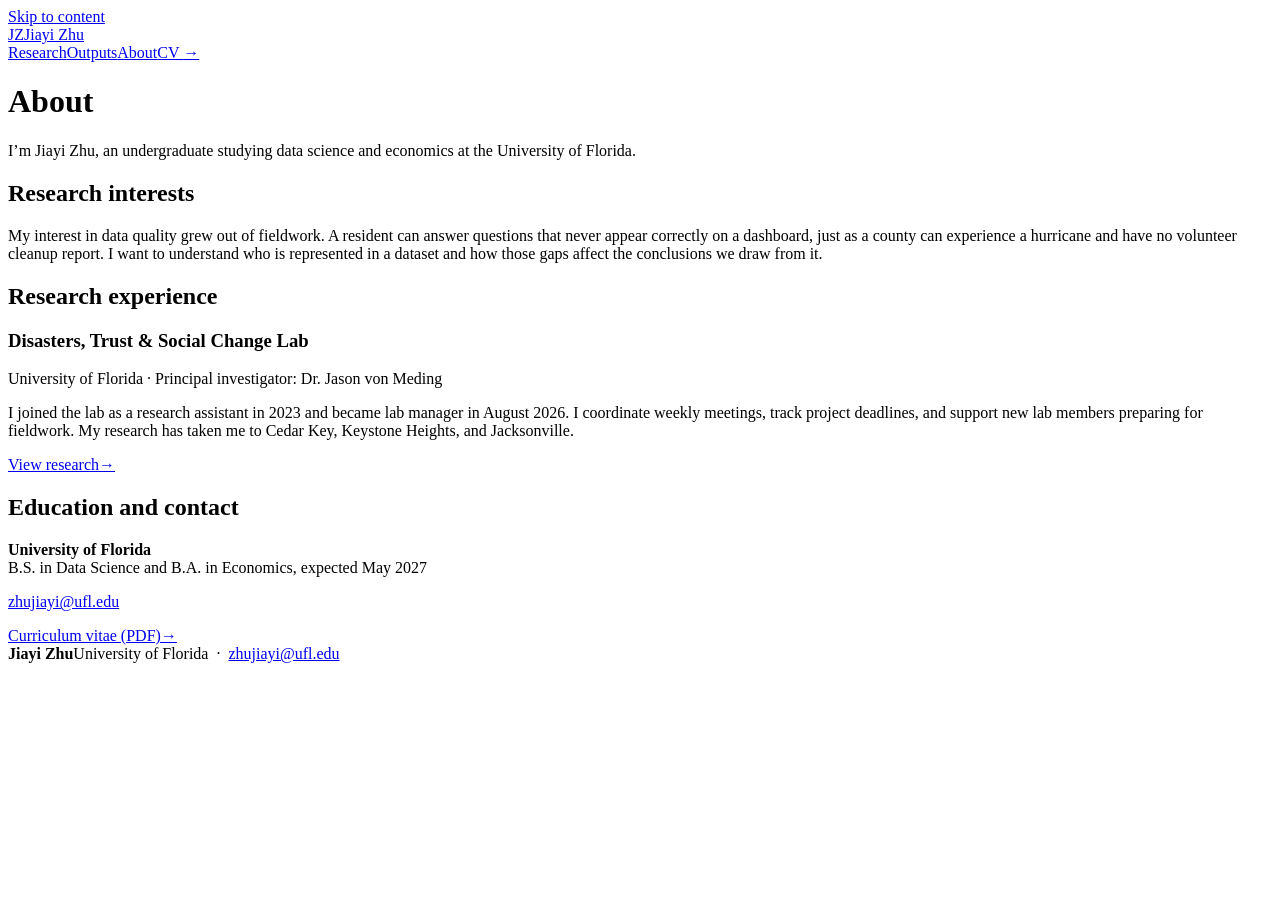
==== about.html @ 779d712b "Add files via upload" ====
<!doctype html>
<html lang="en"><head><meta charset="utf-8"><meta name="viewport" content="width=device-width,initial-scale=1">
<title>About | Jiayi Zhu</title><meta name="description" content="Education, fieldwork, research experience, and curriculum vitae for Jiayi Zhu.">
<meta name="theme-color" content="#f8f7f2"><link rel="stylesheet" href="assets/site.css"></head>
<body><a class="skip" href="#main">Skip to content</a><header><div class="wrap top"><a href="index.html" class="brand" aria-label="Jiayi Zhu, home"><span class="monogram" aria-hidden="true">JZ</span><span class="brand-label">Jiayi Zhu</span></a><nav aria-label="Main navigation"><a href="research.html">Research</a><a href="outputs.html">Outputs</a><a href="about.html" aria-current="page">About</a><a class="cv-link" href="assets/jiayi-zhu-cv.pdf">CV <span class="arrow ext" aria-hidden="true">→</span></a></nav></div></header>
<main id="main" class="wrap"><div class="page-head"><h1>About</h1><p class="deck">I’m Jiayi Zhu, an undergraduate studying data science and economics at the University of Florida.</p></div>
<section class="indexgroup"><h2>Research interests</h2><div class="about-text"><p>My interest in data quality grew out of fieldwork. A resident can answer questions that never appear correctly on a dashboard, just as a county can experience a hurricane and have no volunteer cleanup report. I want to understand who is represented in a dataset and how those gaps affect the conclusions we draw from it.</p></div></section>
<section class="indexgroup"><h2>Research experience</h2><div class="about-text"><h3 class="about-label">Disasters, Trust &amp; Social Change Lab</h3><p>University of Florida · Principal investigator: Dr. Jason von Meding</p><p>I joined the lab as a research assistant in 2023 and became lab manager in August 2026. I coordinate weekly meetings, track project deadlines, and support new lab members preparing for fieldwork. My research has taken me to Cedar Key, Keystone Heights, and Jacksonville.</p><a class="text-link" href="research.html">View research<span class="arrow" aria-hidden="true">→</span></a></div></section>
<section class="indexgroup"><h2>Education and contact</h2><div class="about-text"><p><strong>University of Florida</strong><br>B.S. in Data Science and B.A. in Economics, expected May 2027</p><p><a href="mailto:zhujiayi@ufl.edu">zhujiayi@ufl.edu</a></p><a class="btn" href="assets/jiayi-zhu-cv.pdf">Curriculum vitae (PDF)<span class="arrow ext" aria-hidden="true">→</span></a></div></section></main><footer><div class="wrap"><strong>Jiayi Zhu</strong><span>University of Florida &nbsp;·&nbsp; <a href="mailto:zhujiayi@ufl.edu">zhujiayi@ufl.edu</a></span></div></footer></body></html>
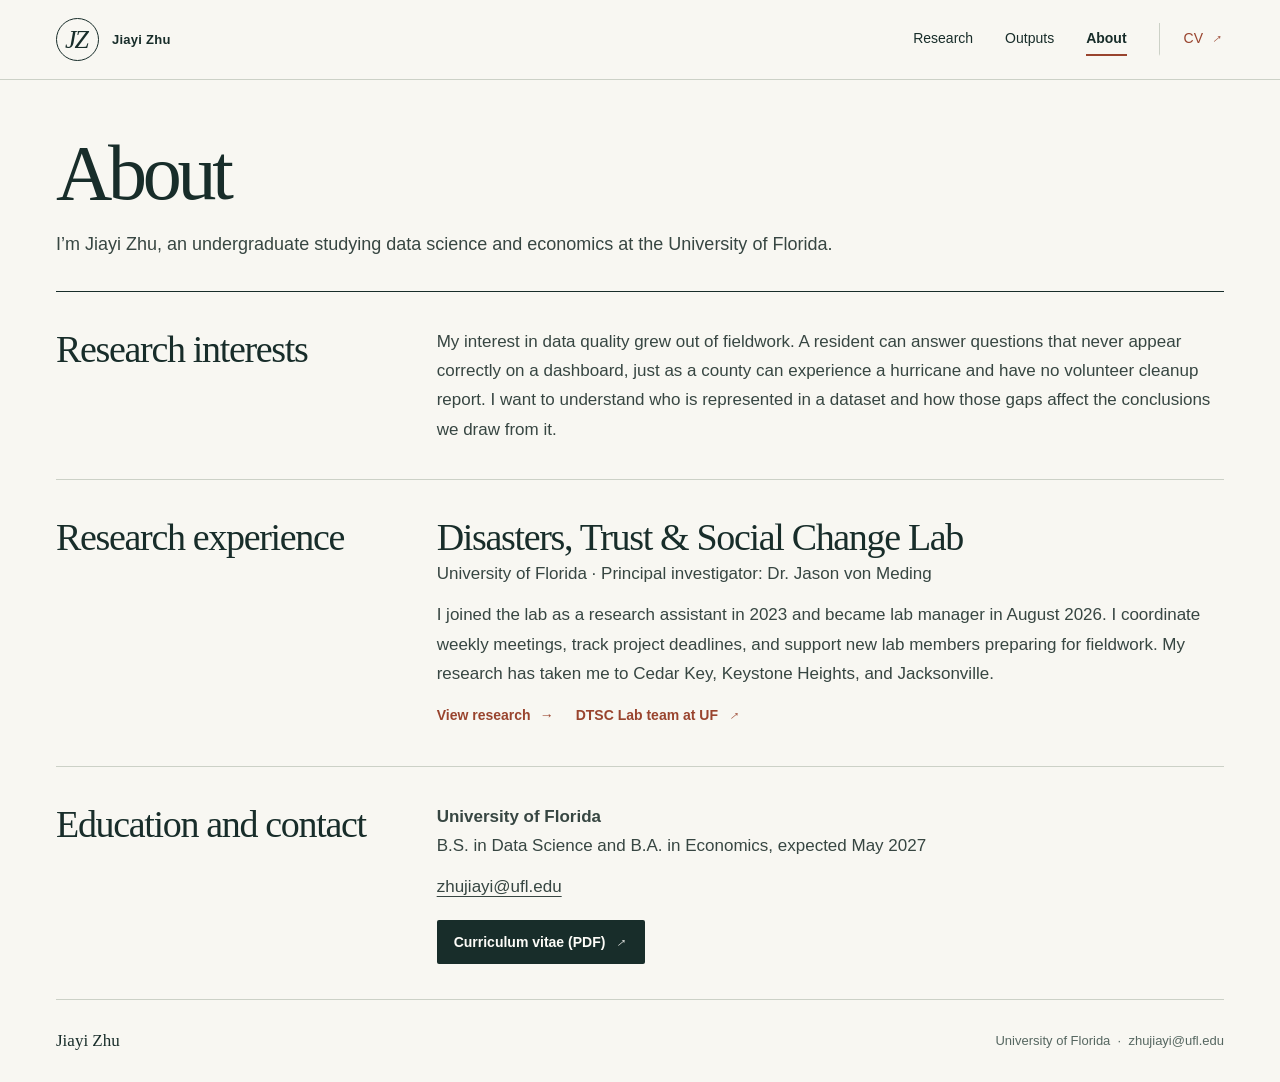
==== commit 3df77d43: "Add files via upload" ====
--- a/about.html
+++ b/about.html
@@ -5,5 +5,8 @@
 <body><a class="skip" href="#main">Skip to content</a><header><div class="wrap top"><a href="index.html" class="brand" aria-label="Jiayi Zhu, home"><span class="monogram" aria-hidden="true">JZ</span><span class="brand-label">Jiayi Zhu</span></a><nav aria-label="Main navigation"><a href="research.html">Research</a><a href="outputs.html">Outputs</a><a href="about.html" aria-current="page">About</a><a class="cv-link" href="assets/jiayi-zhu-cv.pdf">CV <span class="arrow ext" aria-hidden="true">→</span></a></nav></div></header>
 <main id="main" class="wrap"><div class="page-head"><h1>About</h1><p class="deck">I’m Jiayi Zhu, an undergraduate studying data science and economics at the University of Florida.</p></div>
 <section class="indexgroup"><h2>Research interests</h2><div class="about-text"><p>My interest in data quality grew out of fieldwork. A resident can answer questions that never appear correctly on a dashboard, just as a county can experience a hurricane and have no volunteer cleanup report. I want to understand who is represented in a dataset and how those gaps affect the conclusions we draw from it.</p></div></section>
-<section class="indexgroup"><h2>Research experience</h2><div class="about-text"><h3 class="about-label">Disasters, Trust &amp; Social Change Lab</h3><p>University of Florida · Principal investigator: Dr. Jason von Meding</p><p>I joined the lab as a research assistant in 2023 and became lab manager in August 2026. I coordinate weekly meetings, track project deadlines, and support new lab members preparing for fieldwork. My research has taken me to Cedar Key, Keystone Heights, and Jacksonville.</p><a class="text-link" href="research.html">View research<span class="arrow" aria-hidden="true">→</span></a></div></section>
+<section class="indexgroup"><h2>Research experience</h2><div class="about-text"><h3 class="about-label">Disasters, Trust &amp; Social Change Lab</h3><p>University of Florida · Principal investigator: Dr. Jason von Meding</p><p>I joined the lab as a research assistant in 2023 and became lab manager in August 2026. I coordinate weekly meetings, track project deadlines, and support new lab members preparing for fieldwork. My research has taken me to Cedar Key, Keystone Heights, and Jacksonville.</p><div class="action-row" style="margin-block-start: 0.75rem">
+  <a class="text-link" href="research.html">View research<span class="arrow" aria-hidden="true">→</span></a>
+  <a class="text-link" href="https://dcp.ufl.edu/fiber/disasters-trust-and-social-change-lab/team/">DTSC Lab team at UF<span class="arrow ext" aria-hidden="true">→</span></a>
+</div></div></section>
 <section class="indexgroup"><h2>Education and contact</h2><div class="about-text"><p><strong>University of Florida</strong><br>B.S. in Data Science and B.A. in Economics, expected May 2027</p><p><a href="mailto:zhujiayi@ufl.edu">zhujiayi@ufl.edu</a></p><a class="btn" href="assets/jiayi-zhu-cv.pdf">Curriculum vitae (PDF)<span class="arrow ext" aria-hidden="true">→</span></a></div></section></main><footer><div class="wrap"><strong>Jiayi Zhu</strong><span>University of Florida &nbsp;·&nbsp; <a href="mailto:zhujiayi@ufl.edu">zhujiayi@ufl.edu</a></span></div></footer></body></html>
--- a/assets/site.css
+++ b/assets/site.css
@@ -0,0 +1,87 @@
+:root {
+  --paper:#f8f7f2; --white:#fdfcf8; --ink:#182d2a; --body:#374642; --muted:#566761;
+  --line:#ccd1c7; --wash:#edf0e8; --accent:#99442e; --serif:Georgia,"Times New Roman",serif;
+  --sans:"Segoe UI",Arial,Helvetica,sans-serif; --max:1232px;
+}
+* {box-sizing:border-box}
+html {scroll-padding-top:1rem}
+body {margin:0;background:var(--paper);color:var(--ink);font:16px/1.62 var(--sans);-webkit-font-smoothing:antialiased}
+a {color:inherit;text-decoration-thickness:1px;text-underline-offset:.24em}
+a:hover {color:var(--accent)}
+a:focus-visible,summary:focus-visible {outline:3px solid #bd6748;outline-offset:5px}
+.skip {position:fixed;left:10px;top:-7rem;z-index:9;background:var(--white);padding:10px 16px}.skip:focus{top:6px}
+.wrap {width:min(var(--max),calc(100% - 112px));margin-inline:auto}
+header {border-bottom:1px solid var(--line);background:var(--paper)}
+.top {min-height:79px;display:flex;align-items:center;justify-content:space-between;gap:30px}
+.brand {display:flex;align-items:center;gap:13px;text-decoration:none}
+.monogram {font:italic 26px/1 var(--serif);letter-spacing:-2px;width:43px;height:43px;border:1px solid var(--ink);border-radius:50%;display:grid;place-items:center;padding-right:3px}
+.brand-label {font-size:13px;font-weight:600;letter-spacing:.02em}
+nav {display:flex;align-items:center;gap:32px}nav a {font-size:14px;text-decoration:none;line-height:2.2;border-bottom:2px solid transparent}
+nav a[aria-current="page"] {border-color:var(--accent);font-weight:650}
+nav .cv-link {border-left:1px solid var(--line);padding-left:24px;color:var(--accent)}
+.arrow {display:inline-block;font-family:Arial,sans-serif;margin-left:.22em;font-weight:400}
+.hero {display:grid;grid-template-columns: minmax(0,1fr) minmax(0,1.05fr);gap:clamp(36px,5.5vw,86px);align-items:center;padding-block:46px 44px;border-bottom:1px solid var(--ink)}
+.eyebrow,.kicker {font:650 11px/1.5 var(--sans);letter-spacing:.13em;text-transform:uppercase;color:var(--accent)}
+.hero .eyebrow {display:flex;align-items:center;gap:11px}
+.hero .eyebrow::before {content:"";width:31px;height:1px;background:var(--accent)}
+h1,h2,h3,p,figure {margin:0}h1,h2,h3 {font-family:var(--serif);font-weight:400}
+.hero h1 {font-size:clamp(68px,7.3vw,104px);line-height:1.04;letter-spacing:-.066em;margin:14px 0 7px}
+.field {font:italic clamp(21px,2.3vw,31px)/1.35 var(--serif);color:#4c625a;letter-spacing:-.018em}
+.hero-copy {font-size:clamp(16px,1.25vw,19px);line-height:1.62;max-width:33em;color:var(--body);margin:23px 0 25px}
+.hero-actions,.action-row {display:flex;align-items:center;gap:22px;flex-wrap:wrap}
+.btn,.text-link {display:inline-flex;align-items:center;gap:6px;font-size:14px;font-weight:600;text-decoration:none}
+.btn {border-radius:2px;background:var(--ink);color:var(--white);padding:11px 17px}
+.btn:hover {background:#365047;color:white}.text-link {color:var(--accent);padding-block:4px}.text-link:hover {text-decoration:underline}
+.plate {position:relative}
+.hero-image {width:100%;display:block;aspect-ratio:1.64;object-fit:cover;background:#d6ded0}
+figcaption {font-size:12px;color:var(--muted);line-height:1.45}
+.plate figcaption {display:flex;align-items:baseline;justify-content:space-between;gap:9px;margin-top:8px}
+.plate .cap {font-family:var(--serif);font-style:italic;font-size:14px;color:var(--body)}
+.block {padding:36px 0 42px;border-bottom:1px solid var(--line)}
+.section-title {display:flex;justify-content:space-between;align-items:baseline;gap:18px;margin-bottom:21px}
+.section-title h2,.list-title {font-size:clamp(32px,3.3vw,47px);letter-spacing:-.045em;line-height:1.18}
+.feature {display:grid;grid-template-columns:minmax(0,1.18fr) minmax(0,.82fr);align-items:center;gap:clamp(20px,5vw,65px);border:1px solid var(--line);background:var(--white);padding:clamp(20px,2.1vw,32px) clamp(20px,2.7vw,39px)}
+.feature h3 {font-size:clamp(29px,3.15vw,45px);line-height:1.1;letter-spacing:-.04em;margin:9px 0 11px}
+.title-link {text-decoration:none}.title-link:hover{text-decoration:underline;text-decoration-thickness:1px}
+.feature p,.mini p,.listing-copy,.about-text p {color:var(--body)}.feature p {max-width:36em;margin-bottom:13px}
+.fig-mini {margin:0;display:block;max-width:465px;justify-self:stretch}.fig-mini img{display:block;width:100%;height:auto}.fig-mini figcaption{text-align:center;margin-top:1px}
+.mini-grid {display:grid;grid-template-columns:1fr 1fr;gap:44px;margin-top:22px}
+.mini {border-top:1px solid var(--line);padding-top:17px}.mini h3{font-size:clamp(24px,2.3vw,33px);letter-spacing:-.03em;line-height:1.17;margin:6px 0}
+.mini p {font-size:15px;max-width:47ch}
+.pubrow {display:grid;grid-template-columns:75px minmax(0,1fr) auto;gap:20px;align-items:baseline;border-top:1px solid var(--line);padding:15px 0}
+.year {color:var(--muted);font-size:14px;font-variant-numeric:tabular-nums}.pubrow .pubname {font:20px/1.37 var(--serif);text-decoration:none}.pubrow .pubname:hover{text-decoration:underline}
+.pub-type {font-size:12px;color:var(--muted)}
+footer .wrap {display:flex;justify-content:space-between;align-items:center;padding-block:27px;gap:18px;flex-wrap:wrap;color:var(--muted);font-size:13px}
+footer strong {font-family:var(--serif);font-weight:400;font-size:17px;color:var(--ink)}footer a {text-decoration:none}
+.page-head {padding:46px 0 32px;border-bottom:1px solid var(--ink)}.page-head h1,.article-head h1 {font-size:clamp(44px,6.2vw,78px);letter-spacing:-.055em;line-height:1.06;margin:6px 0 15px}
+.deck {max-width:47em;font-size:18px;color:var(--body)}
+.indexgroup,.outputgroup {display:grid;grid-template-columns:minmax(175px,.42fr) minmax(0,1fr);gap:50px;padding:35px 0;border-bottom:1px solid var(--line)}
+.indexgroup>h2,.outputgroup>h2,.about-label {font-size:clamp(25px,3vw,38px);line-height:1.17;letter-spacing:-.035em}
+.indexitem,.output {border-bottom:1px solid var(--line);padding:20px 0}.indexitem:first-child,.output:first-child{padding-top:2px}.indexitem:last-child,.output:last-child {border:0;padding-bottom:0}
+.indexitem h3,.output h3 {font-size:clamp(24px,2.8vw,32px);line-height:1.2;letter-spacing:-.03em;margin:4px 0 6px}
+.indexitem p,.output p {max-width:61ch;font-size:16px;color:var(--body)}.indexitem a,.output h3 a {text-decoration:none}.indexitem a:hover,.output h3 a:hover{text-decoration:underline}
+.output .action-row{margin-top:9px}.thumb {margin-top:14px;display:block;max-width:278px}.thumb img {width:100%;height:auto;display:block;border:1px solid var(--line)}
+.crumb {font-size:13px;color:var(--muted);margin:24px 0 20px}.crumb a{text-decoration:none}.crumb span{margin-inline:8px}
+.article-head {max-width:1000px;padding:9px 0 30px}.article-head h1{font-size:clamp(43px,5.4vw,73px);max-width:22ch;margin:10px 0 15px}
+.article-head .deck {max-width:66ch}.article-layout {display:grid;grid-template-columns:230px minmax(0,710px);gap:clamp(40px,8vw,110px);border-top:1px solid var(--ink);padding:33px 0 48px}
+aside {font-size:14px}.meta {margin:0;display:grid;gap:17px}.meta dt{font-size:11px;font-weight:bold;text-transform:uppercase;letter-spacing:.09em;color:var(--muted)}.meta dd{margin:3px 0 0;color:var(--body)}.meta a{color:var(--accent)}
+.prose h2 {font-size:clamp(24px,2.7vw,33px);letter-spacing:-.035em;line-height:1.18;margin:27px 0 9px}.prose h2:first-child {margin-top:0}
+.prose p,.about-text p {font-size:17px;color:var(--body);line-height:1.72}
+.fullfig {margin:25px 0 32px;background:var(--white);border:1px solid var(--line);padding:clamp(14px,2vw,28px)}.fullfig img{display:block;width:min(530px,100%);height:auto;margin:auto}.fullfig figcaption{margin-top:12px}
+.related {padding:18px 0;margin-top:20px;border-top:1px solid var(--line)}.related ul{padding-left:18px;margin:5px 0}.related a{color:var(--accent)}
+.about-text p+p{margin-top:12px}.about-text .btn{margin-top:18px}
+@media(min-width:1500px){.hero{padding-block:55px}.hero h1{font-size:104px}}
+@media(max-width:940px){.wrap{width:calc(100% - 64px)}.hero{gap:32px}.hero h1{font-size:72px}.hero-copy{font-size:16px}.hero-image{aspect-ratio:1.3}.feature{gap:15px}.article-layout{grid-template-columns:180px minmax(0,1fr);gap:34px}.indexgroup,.outputgroup{gap:28px}.plate figcaption{flex-wrap:wrap;gap:2px 12px}}
+@media(max-width:700px){.wrap{width:calc(100% - 38px)}.top{min-height:64px;gap:8px}.brand{gap:8px}.monogram{width:34px;height:34px;font-size:21px}.brand-label{display:none}nav{gap:15px}nav a{font-size:13px}nav .cv-link{padding-left:11px}.hero{grid-template-columns:1fr;gap:27px;padding:32px 0 27px}.hero .eyebrow{font-size:10px}.hero h1{font-size:68px;margin:12px 0 3px}.field{font-size:24px}.hero-copy{margin:13px 0 18px;max-width:40ch}.hero-image{aspect-ratio:1.8}.plate figcaption{gap:3px 9px}.section-title{align-items:center;margin-bottom:16px}.section-title h2{font-size:32px}.section-title .text-link{font-size:12px}.feature{grid-template-columns:1fr;padding:20px;gap:12px}.fig-mini{max-width:360px;width:100%;justify-self:center}.feature h3{font-size:32px}.mini-grid{grid-template-columns:1fr;gap:18px}.mini h3{font-size:26px}.block{padding-block:27px}.pubrow{grid-template-columns:42px 1fr;gap:2px 10px;padding-block:13px}.pub-type{grid-column:2}.pubrow .pubname{font-size:19px}.indexgroup,.outputgroup{grid-template-columns:1fr;gap:16px;padding:26px 0}.indexgroup>h2,.outputgroup>h2{font-size:26px}.indexitem h3,.output h3{font-size:24px}.page-head{padding:30px 0 24px}.page-head h1{font-size:50px}.deck{font-size:16px}.article-layout{grid-template-columns:1fr;gap:25px;padding-top:19px}.meta{display:flex;flex-wrap:wrap;gap:12px 25px}.meta dd{max-width:40ch}.article-head{padding:2px 0 23px}.prose p,.about-text p{font-size:16px}.pubrow .text-link{font-size:13px}}
+@media(max-width:355px){nav{gap:10px}.wrap{width:calc(100% - 28px)}.section-title{flex-wrap:wrap;gap:5px}}
+@media print{header,footer,.skip,.hero-actions{display:none}.wrap{width:100%}body{background:white;color:black}.article-layout,.indexgroup,.outputgroup{display:block}}
+.hero-image{height:auto;aspect-ratio:1440/1050;object-fit:contain;border:1px solid #bbc1b3}
+.post-photo{max-width:255px;margin:24px 0}.post-photo img{display:block;width:100%;height:auto}.post-photo figcaption{margin-top:7px}
+@media(min-width:1000px){.plate{max-width:565px;width:100%;justify-self:end}}
+@media(max-width:700px){.hero-image{aspect-ratio:1440/1050}.plate{width:100%;max-width:540px}}
+
+.arrow.ext{transform:rotate(-40deg)}
+nav a[aria-current="location"]{border-color:var(--accent)}
+
+.mobile-study-map {display:none}
+@media(max-width:700px){.hero .plate {display:none}.mobile-study-map {display:block;margin:22px auto 0}}
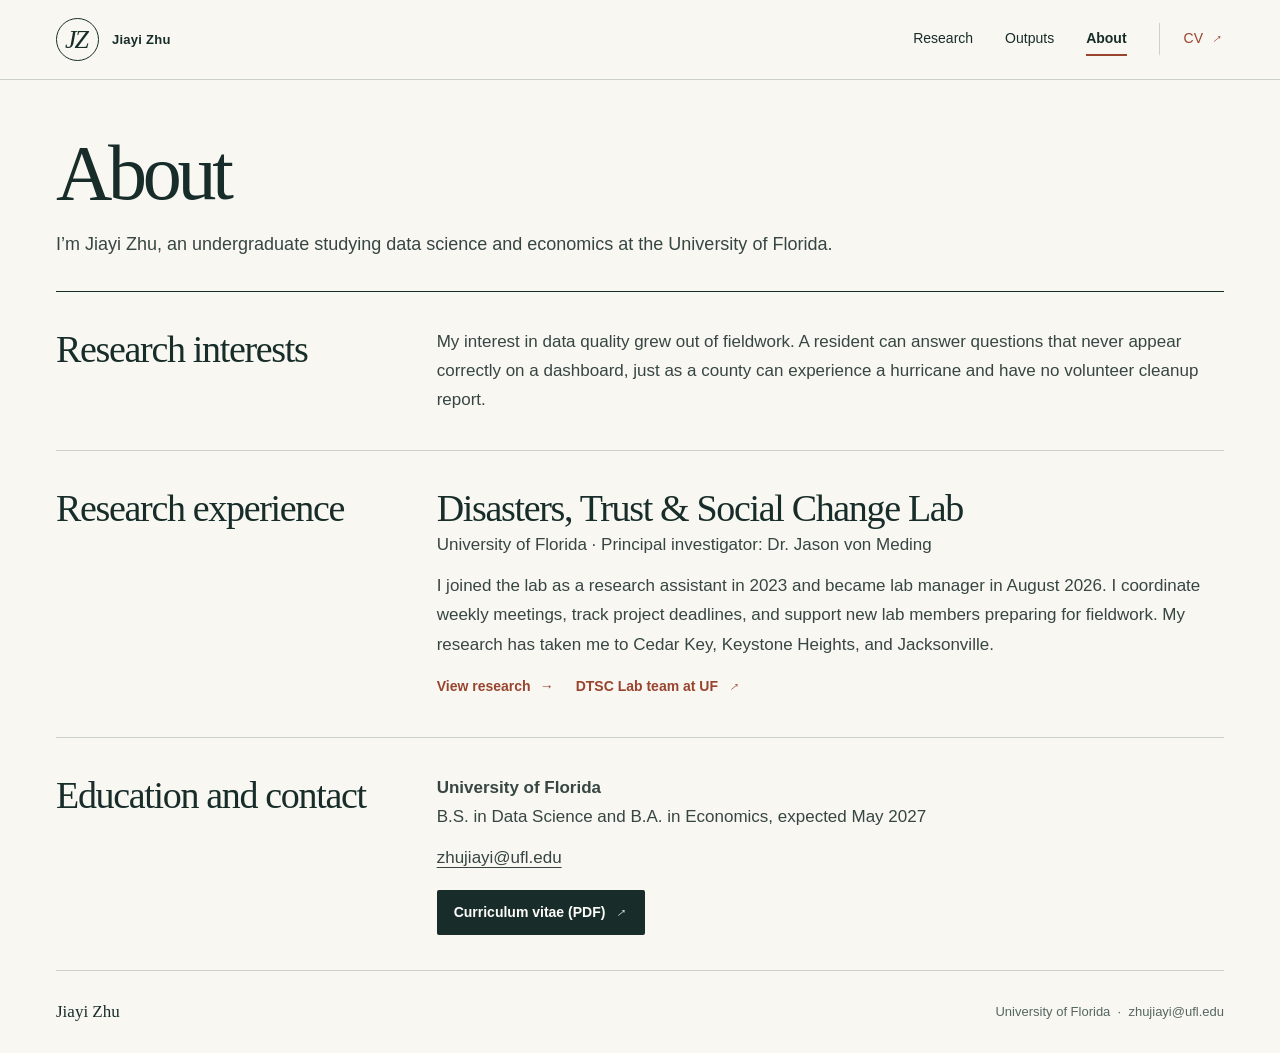
==== commit 193a8e5a: "Add files via upload" ====
--- a/about.html
+++ b/about.html
@@ -4,7 +4,7 @@
 <meta name="theme-color" content="#f8f7f2"><link rel="stylesheet" href="assets/site.css"></head>
 <body><a class="skip" href="#main">Skip to content</a><header><div class="wrap top"><a href="index.html" class="brand" aria-label="Jiayi Zhu, home"><span class="monogram" aria-hidden="true">JZ</span><span class="brand-label">Jiayi Zhu</span></a><nav aria-label="Main navigation"><a href="research.html">Research</a><a href="outputs.html">Outputs</a><a href="about.html" aria-current="page">About</a><a class="cv-link" href="assets/jiayi-zhu-cv.pdf">CV <span class="arrow ext" aria-hidden="true">→</span></a></nav></div></header>
 <main id="main" class="wrap"><div class="page-head"><h1>About</h1><p class="deck">I’m Jiayi Zhu, an undergraduate studying data science and economics at the University of Florida.</p></div>
-<section class="indexgroup"><h2>Research interests</h2><div class="about-text"><p>My interest in data quality grew out of fieldwork. A resident can answer questions that never appear correctly on a dashboard, just as a county can experience a hurricane and have no volunteer cleanup report. I want to understand who is represented in a dataset and how those gaps affect the conclusions we draw from it.</p></div></section>
+<section class="indexgroup"><h2>Research interests</h2><div class="about-text"><p>My interest in data quality grew out of fieldwork. A resident can answer questions that never appear correctly on a dashboard, just as a county can experience a hurricane and have no volunteer cleanup report.</p></div></section>
 <section class="indexgroup"><h2>Research experience</h2><div class="about-text"><h3 class="about-label">Disasters, Trust &amp; Social Change Lab</h3><p>University of Florida · Principal investigator: Dr. Jason von Meding</p><p>I joined the lab as a research assistant in 2023 and became lab manager in August 2026. I coordinate weekly meetings, track project deadlines, and support new lab members preparing for fieldwork. My research has taken me to Cedar Key, Keystone Heights, and Jacksonville.</p><div class="action-row" style="margin-block-start: 0.75rem">
   <a class="text-link" href="research.html">View research<span class="arrow" aria-hidden="true">→</span></a>
   <a class="text-link" href="https://dcp.ufl.edu/fiber/disasters-trust-and-social-change-lab/team/">DTSC Lab team at UF<span class="arrow ext" aria-hidden="true">→</span></a>
